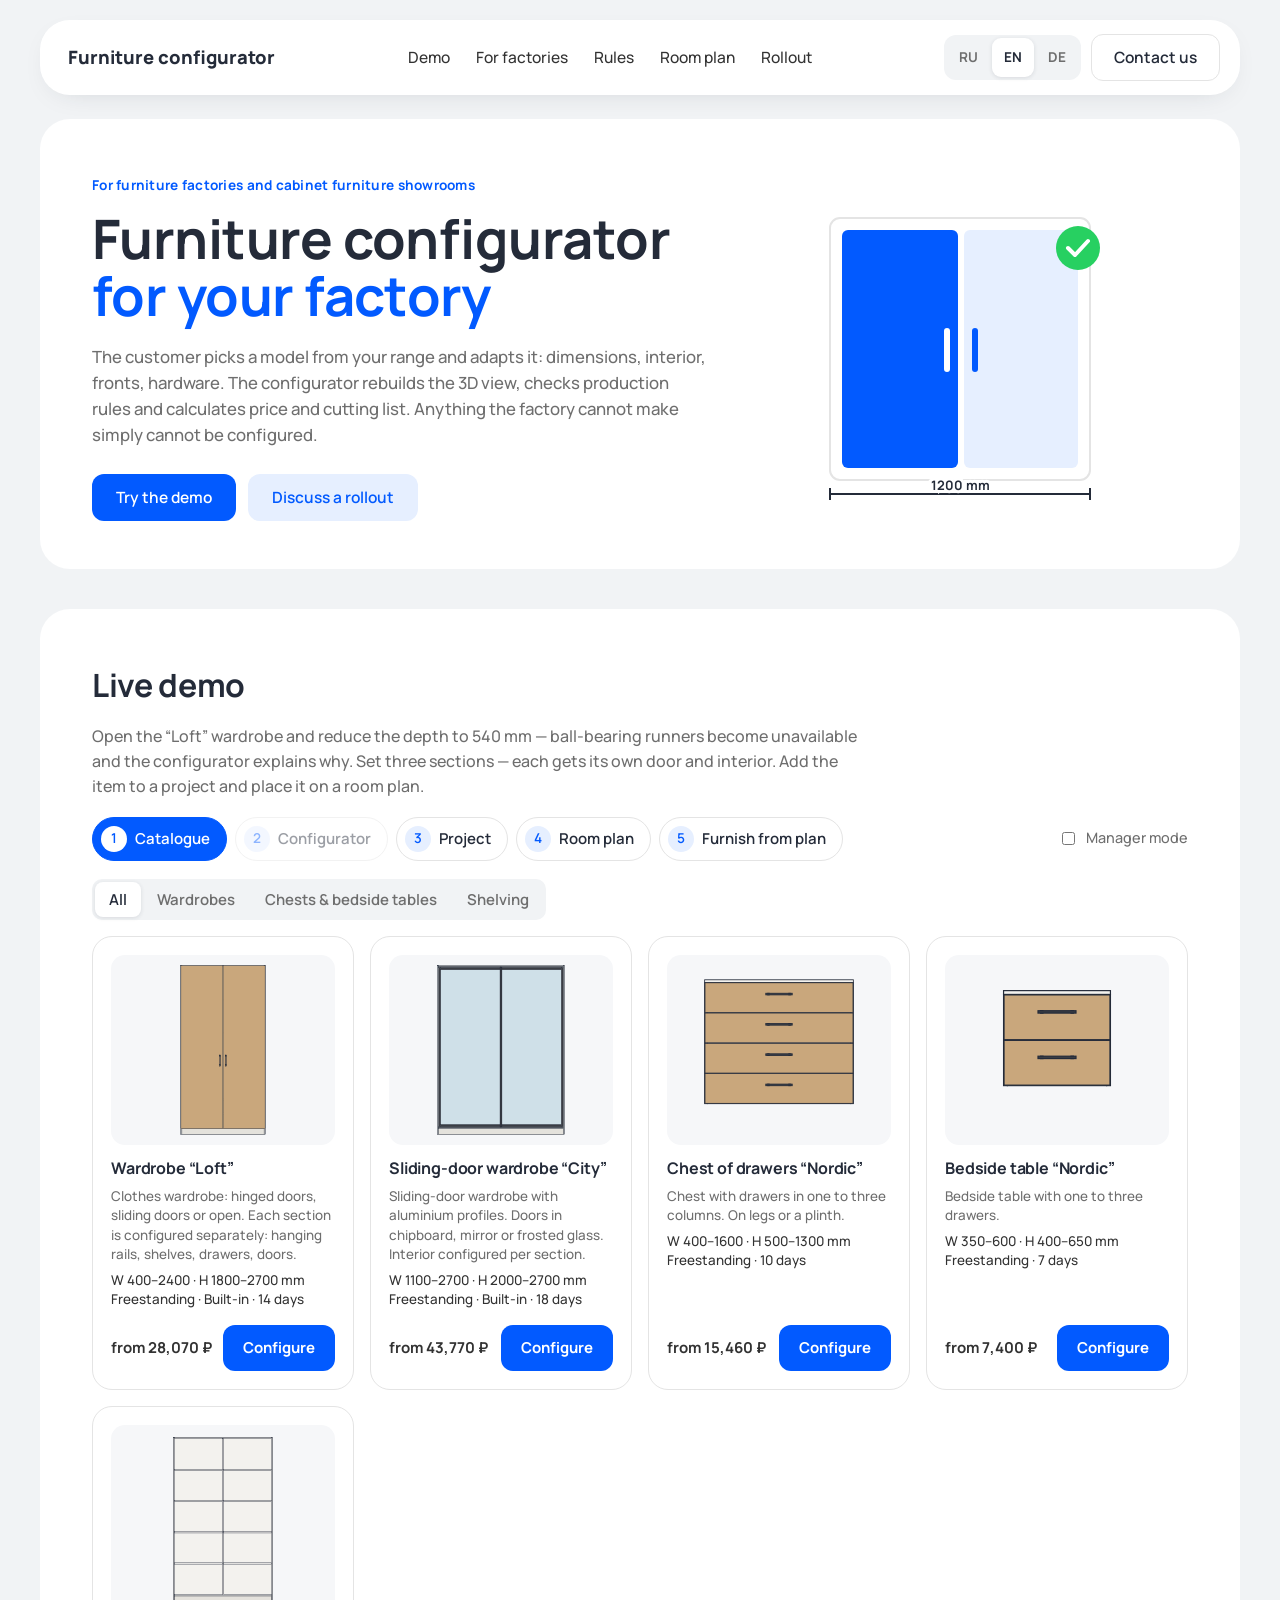
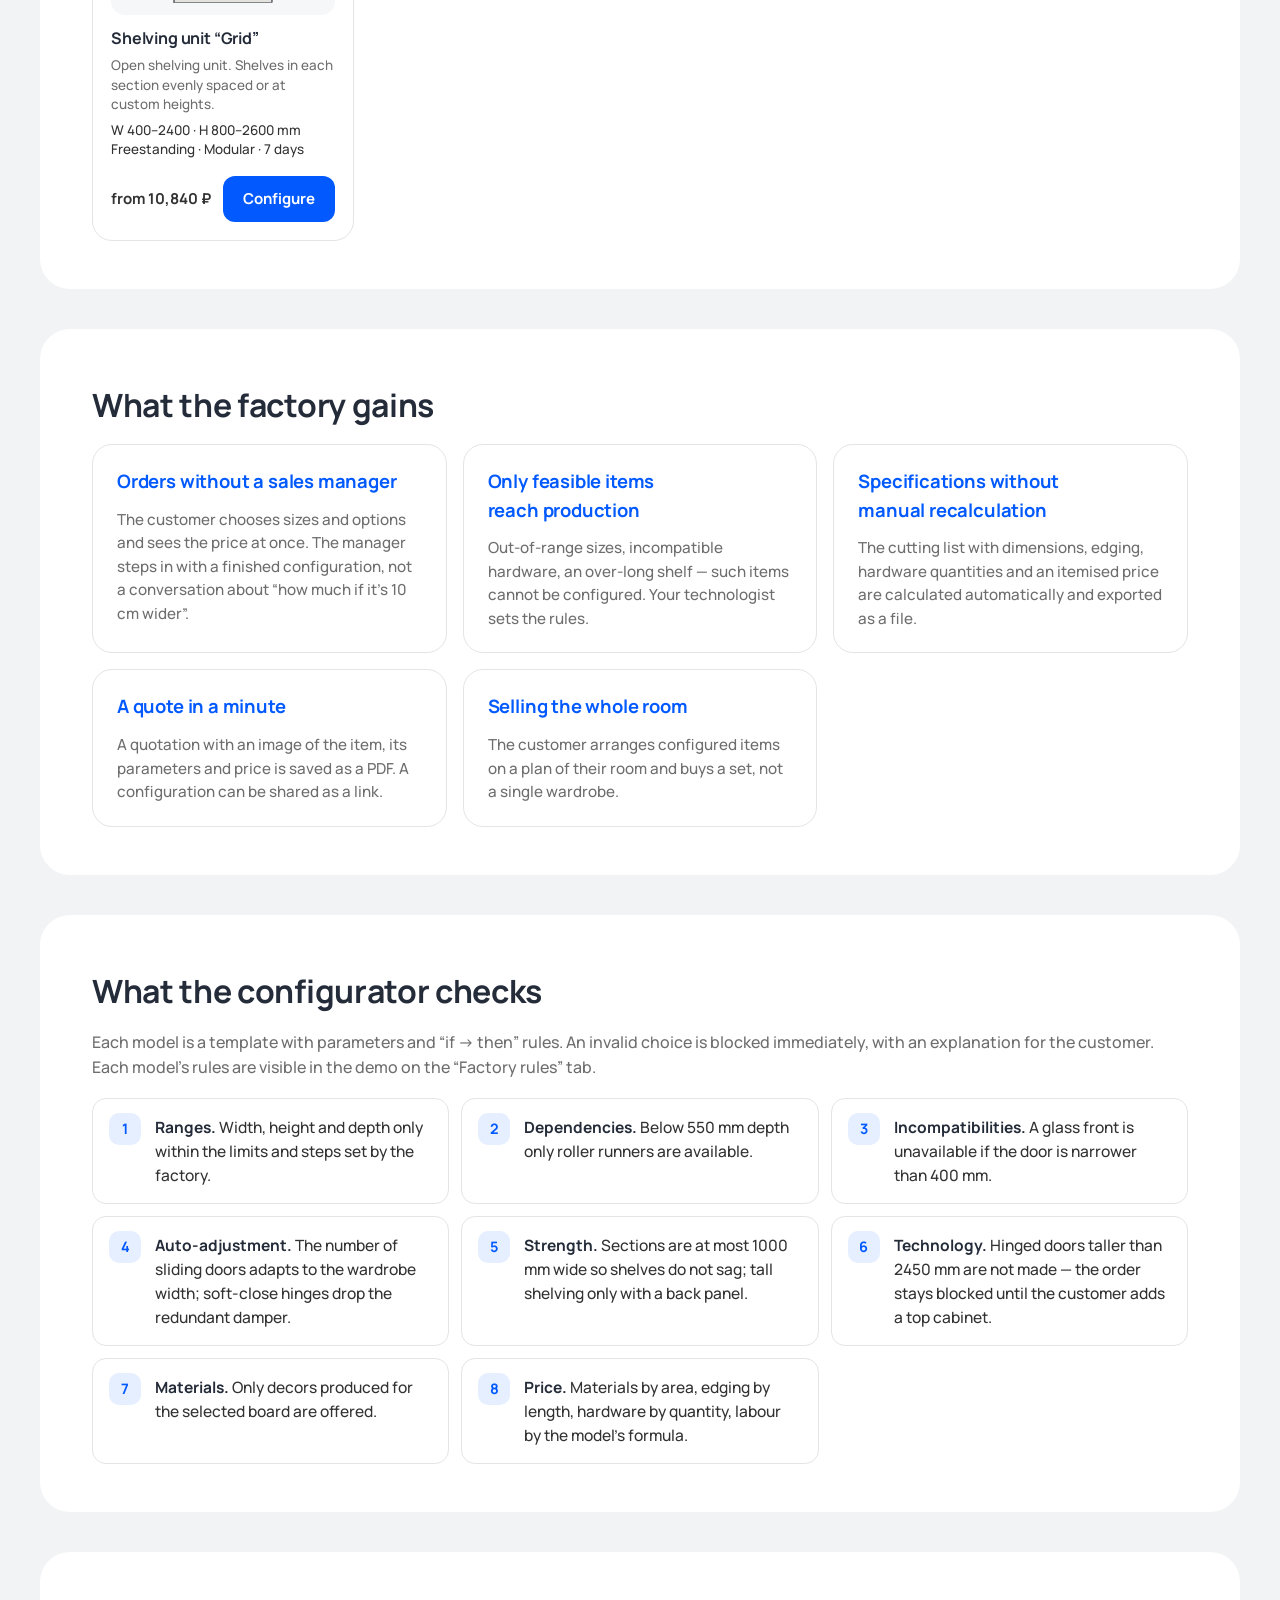
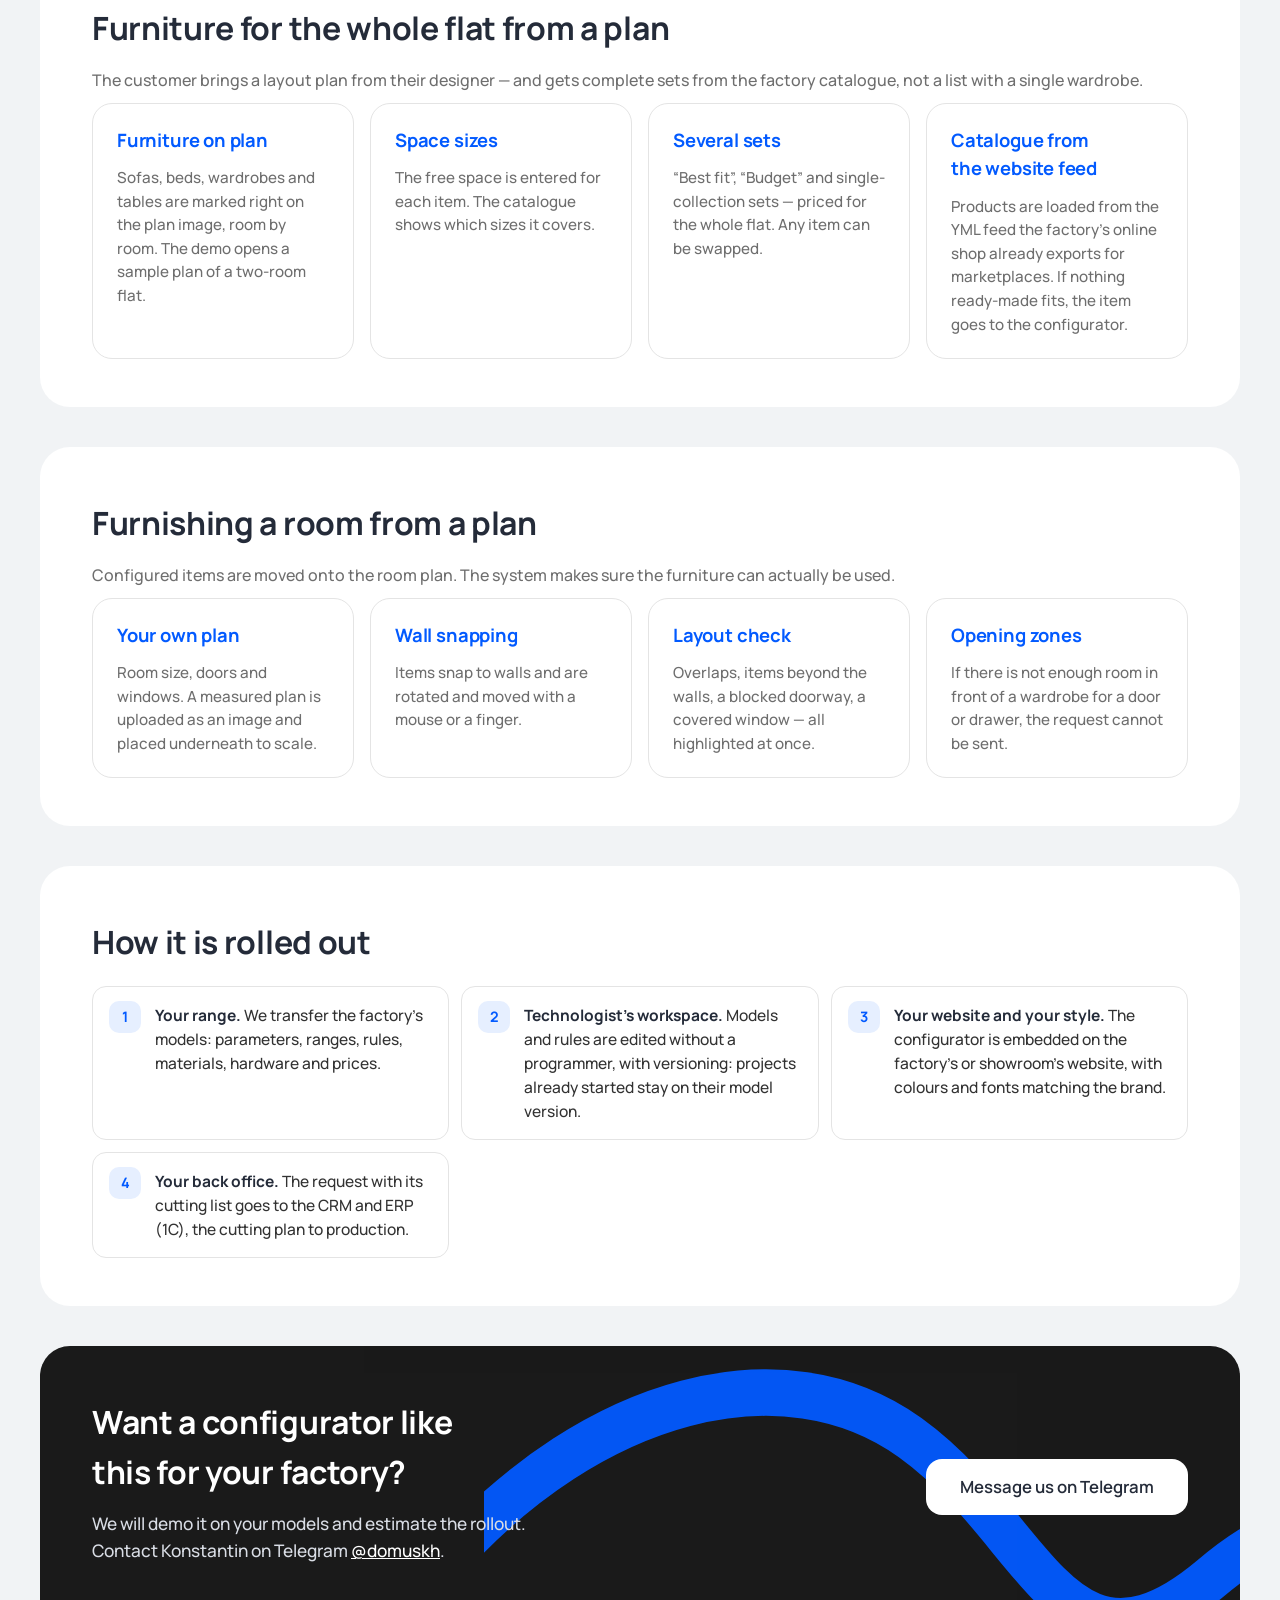
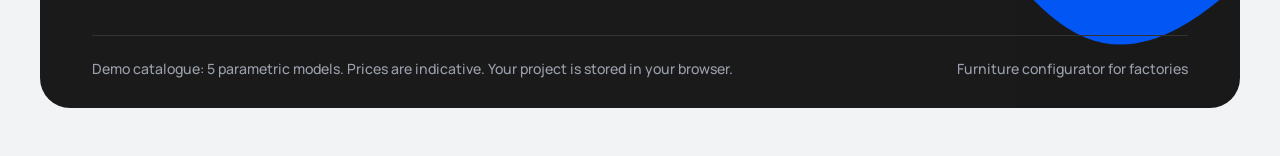
==== index.html @ e1532646 "demo: 2026-09-26" ====
<!doctype html>
<html lang="ru">
<head>
  <meta charset="utf-8" />
  <meta name="viewport" content="width=device-width, initial-scale=1" />
  <title data-t>Конструктор мебели для вашей фабрики</title>
  <meta name="description" data-t-attr="content" content="Клиент сам настраивает шкаф, комод или стеллаж из ассортимента фабрики: 3D, правила производства, цена и деталировка пересчитываются мгновенно. Живое демо." />
  <link rel="preconnect" href="https://fonts.googleapis.com" />
  <link rel="stylesheet" href="https://fonts.googleapis.com/css2?family=Manrope:wght@500;600;700;800&display=swap" />
  <link rel="icon" href="data:image/svg+xml,%3Csvg xmlns=%27http://www.w3.org/2000/svg%27 viewBox=%270 0 32 32%27%3E%3Crect width=%2732%27 height=%2732%27 rx=%279%27 fill=%27%23025aff%27/%3E%3Cpath d=%27M9 7h14v18H9zM16 7v18M13 15v3M19 15v3%27 fill=%27none%27 stroke=%27%23fff%27 stroke-width=%272.2%27 stroke-linecap=%27round%27/%3E%3C/svg%3E" />
  <script type="module" crossorigin src="./assets/main-Ch8WxBFP.js"></script>
  <link rel="stylesheet" crossorigin href="./assets/main-C3VaAbwR.css">
</head>
<body>
<div class="page">

  <header class="bar">
    <a class="brand" href="#top" data-t>Конструктор мебели</a>
    <nav class="bar-links" aria-label="Разделы" data-t-attr="aria-label">
      <a href="#demo" data-t>Демо</a>
      <a href="#value" data-t>Фабрике</a>
      <a href="#rules" data-t>Правила</a>
      <a href="#room" data-t>План помещения</a>
      <a href="#embed" data-t>Внедрение</a>
    </nav>
    <div class="bar-actions">
      <div class="lang-switch" role="group" aria-label="Язык" data-t-attr="aria-label"><button type="button" data-lang="ru" lang="ru">RU</button><button type="button" data-lang="en" lang="en">EN</button><button type="button" data-lang="de" lang="de">DE</button></div>
      <a class="btn btn-outline" href="https://t.me/domuskh" target="_blank" rel="noopener" data-t>Написать нам</a>
    </div>
  </header>

  <main id="top">
    <section class="card hero">
      <div class="hero-text">
        <p class="eyebrow" data-t>Для мебельных фабрик и салонов корпусной мебели</p>
        <h1><span data-t>Конструктор мебели</span> <span class="blue" data-t>для вашей фабрики</span></h1>
        <p class="lede" data-t>Клиент выбирает модель из вашего ассортимента и меняет её под себя: размеры, наполнение, фасады, фурнитуру. Конструктор перестраивает 3D, проверяет правила производства, считает цену и деталировку. Собрать то, что фабрика не умеет делать, нельзя.</p>
        <div class="actions">
          <a class="btn btn-primary" href="#demo" data-t>Попробовать демо</a>
          <a class="btn btn-soft" href="https://t.me/domuskh" target="_blank" rel="noopener" data-t>Обсудить внедрение</a>
        </div>
      </div>
      <div class="hero-art" aria-hidden="true">
        <svg viewBox="0 0 400 320" class="cab">
          <g fill="#fff" stroke="#e4e4e4" stroke-width="2"><rect x="70" y="30" width="260" height="262" rx="10"/></g>
          <g fill="#025aff"><rect x="82" y="42" width="116" height="238" rx="6"/></g>
          <g fill="#e6efff"><rect x="204" y="42" width="114" height="238" rx="6"/></g>
          <g fill="#fff"><rect x="184" y="140" width="6" height="44" rx="3"/></g><g fill="#025aff"><rect x="212" y="140" width="6" height="44" rx="3"/></g>
          <g stroke="#242b39" stroke-width="2" fill="none"><path d="M70 306h260M70 300v12M330 300v12"/></g>
          <text x="200" y="302" font-family="Manrope,Arial" font-size="13" font-weight="700" fill="#242b39" text-anchor="middle" style="paint-order:stroke" stroke="#fff" stroke-width="6" data-t>1200 мм</text>
          <g><circle cx="318" cy="60" r="22" fill="#27D061"/><path d="m308 60 7 7 13-14" stroke="#fff" stroke-width="4" fill="none" stroke-linecap="round" stroke-linejoin="round"/></g>
        </svg>
      </div>
    </section>

    <section id="demo" class="card">
      <div class="sec-head">
        <h2 data-t>Живое демо</h2>
        <p class="muted" data-t>Откройте шкаф «Лофт» и уменьшите глубину до 540 мм — шариковые направляющие станут недоступны, и конструктор объяснит почему. Поставьте три секции — у каждой будут своя дверь и своё наполнение. Добавьте изделие в проект и расставьте его на плане комнаты.</p>
      </div>
      <div id="furniture-builder" class="app-host"><p class="muted" data-t>Загружаем конструктор…</p></div>
    </section>

    <section id="value" class="card">
      <h2 data-t>Что это даёт фабрике</h2>
      <div class="grid value-grid">
        <article><h3 data-t>Заказ без участия менеджера</h3><p data-t>Клиент сам подбирает размеры и комплектацию и сразу видит цену. Менеджер подключается к готовой конфигурации, а не к разговору «а сколько будет, если на 10 см шире».</p></article>
        <article><h3 data-t>В производство уходит только выполнимое</h3><p data-t>Размеры вне диапазона, несовместимая фурнитура, слишком длинная полка — такие изделия собрать нельзя. Правила задаёт ваш технолог.</p></article>
        <article><h3 data-t>Спецификация без ручного пересчёта</h3><p data-t>Деталировка с размерами, кромка, фурнитура с количеством и цена по статьям считаются автоматически и выгружаются файлом.</p></article>
        <article><h3 data-t>КП за минуту</h3><p data-t>Коммерческое предложение с изображением изделия, параметрами и ценой сохраняется в PDF. Конфигурацией можно поделиться ссылкой.</p></article>
        <article><h3 data-t>Продажа комнаты целиком</h3><p data-t>Клиент расставляет настроенные изделия на плане своего помещения и покупает комплект, а не один шкаф.</p></article>
      </div>
    </section>

    <section id="rules" class="card">
      <h2 data-t>Что проверяет конструктор</h2>
      <p class="muted" data-t>Каждая модель — это шаблон с параметрами и правилами «если → то». Недопустимый выбор блокируется сразу, с пояснением для клиента. Правила каждой модели видны в демо на вкладке «Правила фабрики».</p>
      <ol class="checks-list">
        <li><b data-t>Диапазоны.</b> <span data-t>Ширина, высота и глубина — только в пределах и с шагом, которые задала фабрика.</span></li>
        <li><b data-t>Зависимости.</b> <span data-t>При глубине меньше 550 мм доступны только роликовые направляющие.</span></li>
        <li><b data-t>Несовместимости.</b> <span data-t>Стеклянный фасад недоступен, если дверь уже 400 мм.</span></li>
        <li><b data-t>Автоподбор.</b> <span data-t>Число дверей купе подстраивается под ширину шкафа, у петель с доводчиком отключается лишний амортизатор.</span></li>
        <li><b data-t>Прочность.</b> <span data-t>Секция не шире 1000 мм, чтобы полка не провисала; высокий стеллаж — только с задней стенкой.</span></li>
        <li><b data-t>Технология.</b> <span data-t>Распашная дверь выше 2450 мм не производится — заказ блокируется, пока клиент не добавит антресоль.</span></li>
        <li><b data-t>Материалы.</b> <span data-t>Декор предлагается только тот, что выпускается для выбранной плиты.</span></li>
        <li><b data-t>Цена.</b> <span data-t>Материалы по площади, кромка по метражу, фурнитура по количеству, работы по формуле модели.</span></li>
      </ol>
    </section>

    <section id="kit" class="card">
      <h2 data-t>Комплект мебели на всю квартиру по плану</h2>
      <p class="muted" data-t>Клиент приносит план расстановки от дизайнера — и получает готовые комплекты из каталога фабрики, а не список из одного шкафа.</p>
      <div class="grid embed-grid">
        <article><h3 data-t>Мебель на плане</h3><p data-t>Диваны, кровати, шкафы, столы отмечаются прямо на изображении плана, по помещениям. В демо открыт план-образец двухкомнатной квартиры.</p></article>
        <article><h3 data-t>Размеры мест</h3><p data-t>Под каждое изделие указывается свободное место. Каталог подсказывает, какие размеры он закрывает.</p></article>
        <article><h3 data-t>Несколько комплектов</h3><p data-t>«Точно по месту», «Эконом» и комплекты в одной коллекции — с ценой на всю квартиру. Любую позицию можно заменить.</p></article>
        <article><h3 data-t>Каталог из фида сайта</h3><p data-t>Товары загружаются из YML-фида, который интернет-магазин фабрики уже выгружает для маркетплейсов. Нет готового под размер — изделие уходит в конструктор.</p></article>
      </div>
    </section>

    <section id="room" class="card">
      <h2 data-t>Комплектация помещения по плану</h2>
      <p class="muted" data-t>Настроенные изделия переносятся на план комнаты. Система следит за тем, чтобы мебелью можно было пользоваться.</p>
      <div class="grid embed-grid">
        <article><h3 data-t>Свой план</h3><p data-t>Размеры комнаты, двери и окна. Обмерный план загружается картинкой и ложится подложкой в масштабе.</p></article>
        <article><h3 data-t>Привязка к стенам</h3><p data-t>Изделия прилипают к стенам, поворачиваются и двигаются мышью или пальцем.</p></article>
        <article><h3 data-t>Проверка расстановки</h3><p data-t>Пересечения, выход за стены, перекрытый дверной проём, закрытое окно — подсвечиваются сразу.</p></article>
        <article><h3 data-t>Зоны открывания</h3><p data-t>Если перед шкафом не хватает места для двери или ящика, оформить заявку нельзя.</p></article>
      </div>
    </section>

    <section id="embed" class="card">
      <h2 data-t>Как внедряется</h2>
      <ol class="steps-list">
        <li><b data-t>Ваш ассортимент.</b> <span data-t>Переносим модели фабрики: параметры, диапазоны, правила, материалы, фурнитуру и цены.</span></li>
        <li><b data-t>Кабинет технолога.</b> <span data-t>Модели и правила редактируются без программиста, с версиями: начатые проекты остаются на своей версии модели.</span></li>
        <li><b data-t>Ваш сайт и ваш стиль.</b> <span data-t>Конструктор встраивается на сайт фабрики или салона, цвета и шрифты — под бренд.</span></li>
        <li><b data-t>Ваш учёт.</b> <span data-t>Заявка с деталировкой уходит в CRM и 1С, раскрой — в производство.</span></li>
      </ol>
    </section>

    <section id="contact" class="card dark contact">
      <svg class="swoosh" viewBox="0 0 900 400" preserveAspectRatio="none" aria-hidden="true"><path d="M-40 250C120 90 330 40 470 130s170 260 330 140c60-45 100-60 180-40" fill="none" stroke="#025aff" stroke-width="46" stroke-linecap="round"/></svg>
      <div class="contact-text">
        <h2 data-t>Хотите такой конструктор для своей фабрики?</h2>
        <p><span data-t>Покажем на ваших моделях и рассчитаем внедрение. Менеджер Константин, Telegram</span> <a href="https://t.me/domuskh" target="_blank" rel="noopener">@domuskh</a>.</p>
      </div>
      <a class="btn btn-white" href="https://t.me/domuskh" target="_blank" rel="noopener" data-t>Написать в Telegram</a>
      <footer class="foot">
        <span data-t>Демонстрационный каталог: 5 параметрических моделей. Цены условные. Проект хранится в вашем браузере.</span>
        <span data-t>Конструктор мебели для фабрик</span>
      </footer>
    </section>
  </main>
</div>
</body>
</html>
---- assets/main-C3VaAbwR.css ----
:root{--bg: #f1f3f5;--surface: #ffffff;--ink: #323232;--head: #242b39;--muted: #6e6e6e;--line: #e4e4e4;--accent: #025aff;--accent-hover: #0f5eff;--accent-soft: #e6efff;--dark: #1a1a1a;--ok: #27d061;--crit: #e0443a;--font: "Manrope", "Gilroy", "Helvetica Neue", Arial, sans-serif;--r-card: 30px;--r-inner: 20px;--r-btn: 12px}*{box-sizing:border-box}html{scroll-behavior:smooth}body{margin:0;background:var(--bg);color:var(--ink);font-family:var(--font);font-size:16px;line-height:1.55;font-weight:500}.page{max-width:1240px;margin:0 auto;padding-inline:20px;padding-block:20px 48px;display:flex;flex-direction:column;gap:40px}.bar+main{margin-top:-16px}main{display:flex;flex-direction:column;gap:40px}a{color:var(--accent)}h1,h2,h3{color:var(--head);margin:0;text-wrap:balance;letter-spacing:-.01em}h1{font-size:3.4rem;line-height:1.05;font-weight:700;margin-bottom:20px}h1 .blue{color:var(--accent)}h2{font-size:2rem;font-weight:700;margin-bottom:14px}h3{font-size:1.15rem;font-weight:700;margin-bottom:8px}p{margin:0 0 10px}.muted{color:var(--muted)}.small{font-size:.85rem}.eyebrow{color:var(--accent);font-weight:700;font-size:.85rem;letter-spacing:.02em;margin:0 0 14px}.lede{max-width:56ch;color:var(--muted);font-size:1.05rem;margin:0 0 26px}.bar{background:var(--surface);border-radius:var(--r-card);padding:14px 20px 14px 28px;display:flex;align-items:center;gap:24px;position:sticky;top:12px;z-index:5;box-shadow:0 8px 30px -18px #242b3940}.brand{color:var(--head);text-decoration:none;font-weight:800;font-size:1.15rem;white-space:nowrap}.bar-links{display:flex;gap:26px;margin-inline:auto;font-size:.97rem}.bar-links a{color:var(--ink);text-decoration:none}.bar-links a:hover,.bar-links a:focus-visible{color:var(--accent)}.bar-actions{display:flex;gap:10px;align-items:center}.lang-switch{display:inline-flex;gap:2px;padding:3px;background:var(--bg);border-radius:var(--r-btn)}.lang-switch button{font:inherit;font-size:.85rem;font-weight:700;border:0;background:none;color:var(--muted);padding:9px 12px;border-radius:9px;cursor:pointer}.lang-switch button:hover{color:var(--head)}.lang-switch button:focus-visible{outline:2px solid var(--accent);outline-offset:1px}.lang-switch .on{background:var(--surface);color:var(--head);box-shadow:0 1px 4px #242b391f}.icon-btn{width:50px;height:50px;border:1px solid var(--line);border-radius:14px;display:grid;place-items:center;background:var(--surface)}.icon-btn:hover{border-color:var(--accent)}.btn{display:inline-flex;align-items:center;gap:8px;text-decoration:none;padding:14px 24px;border-radius:var(--r-btn);font-weight:600;font-size:.97rem;line-height:1.2;transition:background .15s ease,color .15s ease,border-color .15s ease}.btn-primary{background:var(--accent);color:#fff}.btn-primary:hover,.btn-primary:focus-visible{background:var(--accent-hover)}.btn-soft{background:var(--accent-soft);color:var(--accent)}.btn-soft:hover,.btn-soft:focus-visible{background:#d8e6ff}.btn-outline{background:var(--surface);color:var(--head);border:1px solid var(--line);padding:13px 22px}.btn-outline:hover,.btn-outline:focus-visible{border-color:var(--accent);color:var(--accent)}.btn-white{background:#fff;color:var(--head);padding:18px 34px;font-size:1.05rem;border-radius:16px}.btn-white:hover,.btn-white:focus-visible{color:var(--accent)}.card{background:var(--surface);border-radius:var(--r-card);padding:52px 52px 48px}.hero{display:grid;grid-template-columns:1.15fr .85fr;gap:24px;align-items:center;padding-block:56px 48px}.hero-art{display:grid;place-items:center}.hero-art .quad{width:100%;max-width:420px;height:auto}.actions{display:flex;gap:12px;flex-wrap:wrap}.sec-head p{max-width:78ch}.engine-status{display:flex;align-items:center;gap:12px;margin:16px 0 12px;font-size:.92rem;color:var(--muted);flex-wrap:wrap}.engine-status .bar-track{flex:0 0 180px;height:8px;background:var(--accent-soft);border-radius:4px;overflow:hidden}.engine-status .fill{height:100%;width:0;background:var(--accent);transition:width .4s ease;border-radius:4px}.engine-status.ready{color:#1a9a4a}.engine-status.error{color:var(--crit)}.engine-status.error .fill{background:var(--crit)}.widget-host{min-height:720px;background:var(--surface);border:1px solid var(--line);border-radius:var(--r-inner);overflow:hidden}.cart-note{margin:14px 0 0;padding:14px 18px;background:var(--accent-soft);color:var(--head);border-radius:14px;font-size:.95rem}.cart-note[hidden]{display:none}.grid{display:grid;gap:16px}.value-grid{grid-template-columns:repeat(auto-fit,minmax(280px,1fr))}.embed-grid{grid-template-columns:repeat(auto-fit,minmax(240px,1fr))}.grid article{border:1px solid var(--line);border-radius:var(--r-inner);padding:22px 24px;display:flex;flex-direction:column;gap:4px;background:var(--surface)}.grid article h3{color:var(--accent)}.grid article p{color:var(--muted);font-size:.95rem;margin:0;flex:1}.checks-list{counter-reset:c;list-style:none;margin:18px 0 0;padding:0;display:grid;grid-template-columns:repeat(auto-fit,minmax(300px,1fr));gap:12px}.checks-list li{counter-increment:c;position:relative;padding:16px 18px 16px 62px;border:1px solid var(--line);border-radius:14px;font-size:.97rem}.checks-list li:before{content:counter(c);position:absolute;left:16px;top:14px;width:32px;height:32px;border-radius:10px;background:var(--accent-soft);color:var(--accent);font-weight:700;font-size:.9rem;display:grid;place-items:center}.checks-list b{color:var(--head);font-weight:700}.shots{display:grid;grid-template-columns:repeat(auto-fit,minmax(300px,1fr));gap:16px}.shots figure{margin:0;border:1px solid var(--line);border-radius:var(--r-inner);overflow:hidden;background:var(--surface)}.shots .zoom{display:block;position:relative;cursor:zoom-in}.shots .zoom:after{content:"Открыть крупно";position:absolute;right:12px;bottom:12px;background:#242b39d1;color:#fff;font-size:.8rem;font-weight:600;padding:6px 10px;border-radius:8px;opacity:0;transition:opacity .15s}.shots .zoom:hover:after,.shots .zoom:focus-visible:after{opacity:1}.shots img{display:block;width:100%;height:auto;max-width:100%;border-bottom:1px solid var(--line)}.lightbox{position:fixed;top:0;right:0;bottom:0;left:0;z-index:50;background:#0f1117e0;display:grid;place-items:center;padding:24px;cursor:zoom-out}.lightbox[hidden]{display:none}.lightbox img{max-width:min(1400px,100%);max-height:100%;width:auto;height:auto;border-radius:14px;background:#fff;box-shadow:0 30px 80px -20px #0009;cursor:default}.lightbox-close{position:absolute;top:16px;right:20px;width:48px;height:48px;border:0;border-radius:14px;background:#fff;color:var(--head);font-size:28px;line-height:1;cursor:pointer}.lightbox-close:hover,.lightbox-close:focus-visible{color:var(--accent)}.shots figcaption{padding:14px 18px;font-size:.92rem;color:var(--muted)}.shots figcaption b{color:var(--head);font-weight:700}.dark{background:var(--dark);color:#fff;position:relative;overflow:hidden}.dark h2,.dark a{color:#fff}.dark .btn-white{color:var(--head)}.dark .btn-white:hover,.dark .btn-white:focus-visible{color:var(--accent)}.contact{display:grid;grid-template-columns:1fr auto;gap:24px 40px;align-items:center;padding-block:52px 28px}.contact-text{position:relative;max-width:46ch}.contact-text p{color:#d9dde5;font-size:1.08rem}.contact .btn-white{position:relative;justify-self:end}.swoosh{position:absolute;right:-60px;top:-40px;width:68%;height:112%;opacity:.95;pointer-events:none}.foot{grid-column:1 / -1;position:relative;display:flex;justify-content:space-between;gap:16px;flex-wrap:wrap;margin-top:36px;padding-top:22px;border-top:1px solid #333;font-size:.88rem;color:#9aa0ab}@media (max-width: 900px){.hero{grid-template-columns:1fr}.hero-art{order:-1}.hero-art .quad{max-width:260px}.bar-links{display:none}.contact{grid-template-columns:1fr}.contact .btn-white{justify-self:start}.swoosh{width:120%;right:-30%;top:auto;bottom:-20%;opacity:.5}}@media (max-width: 560px){.page{padding-inline:12px;padding-block:12px 28px;gap:20px}main{gap:20px}.bar+main{margin-top:-6px}.card{padding:26px 20px 24px;border-radius:22px}.bar{padding:10px 12px 10px 18px;border-radius:22px;top:8px;gap:12px}.bar-actions{margin-left:auto}.lang-switch button{padding:7px 9px}.btn-outline{display:none}h1{font-size:2.1rem}h2{font-size:1.5rem}.engine-status .bar-track{flex-basis:110px}.widget-host{min-height:560px}}@media (prefers-reduced-motion: reduce){html{scroll-behavior:auto}.engine-status .fill{transition:none}}.app-host{min-height:720px;margin-top:18px}.app-page{max-width:1480px}.app-page .card{padding:28px 32px 32px}.steps-list{counter-reset:c;list-style:none;margin:18px 0 0;padding:0;display:grid;grid-template-columns:repeat(auto-fit,minmax(300px,1fr));gap:12px}.steps-list li{counter-increment:c;position:relative;padding:16px 18px 16px 62px;border:1px solid var(--line);border-radius:14px;font-size:.97rem}.steps-list li:before{content:counter(c);position:absolute;left:16px;top:14px;width:32px;height:32px;border-radius:10px;background:var(--accent-soft);color:var(--accent);font-weight:700;font-size:.9rem;display:grid;place-items:center}.steps-list b{color:var(--head);font-weight:700}.hero-art .cab{width:100%;max-width:400px;height:auto}@media (max-width: 560px){.app-page .card{padding:18px 14px 20px}}.fb{--accent: #025aff;--accent-soft: #e6efff;--head: #242b39;--ink: #323232;--muted: #6e6e6e;--line: #e4e4e4;--ok: #1a9a4a;--crit: #e0443a;--warn: #b26a00;font-family:Manrope,Helvetica Neue,Arial,sans-serif;color:var(--ink);font-size:15px;line-height:1.45;font-weight:500}.fb{scroll-margin-top:110px}.fb *,.fb *:before,.fb *:after{box-sizing:border-box}.fb h2{font-size:1.35rem;margin:0 0 2px;color:var(--head)}.fb h3{font-size:1rem;margin:18px 0 8px;color:var(--head)}.fb .muted{color:var(--muted)}.fb .small{font-size:.84rem}.fb .r{text-align:right}.fb .pad{padding:24px}.fb button{font:inherit;cursor:pointer}.fb button:disabled{cursor:not-allowed;opacity:.45}.fb button:focus-visible,.fb input:focus-visible,.fb select:focus-visible,.fb summary:focus-visible{outline:2px solid var(--accent);outline-offset:2px}.fb .btn{border:0;border-radius:12px;padding:12px 20px;font-weight:700}.fb .btn.primary{background:var(--accent);color:#fff}.fb .btn.soft{background:var(--accent-soft);color:var(--accent)}.fb .link{background:none;border:0;padding:0;color:var(--accent);font-weight:600}.fb .tool{border:1px solid var(--line);background:#fff;border-radius:10px;min-width:40px;height:40px;font-weight:600;color:var(--head)}.fb .tool.wide{padding:0 14px}.fb .tool:hover:not(:disabled){border-color:var(--accent);color:var(--accent)}.fb .check{display:inline-flex;gap:8px;align-items:center;font-size:.9rem}.fb .steps{display:flex;gap:8px;flex-wrap:wrap;align-items:center;margin-bottom:18px}.fb .steps button{display:flex;align-items:center;gap:8px;border:1px solid var(--line);background:#fff;border-radius:999px;padding:8px 16px 8px 8px;font-weight:600;color:var(--head)}.fb .steps i{font-style:normal;width:26px;height:26px;border-radius:50%;background:var(--accent-soft);color:var(--accent);display:grid;place-items:center;font-size:.85rem}.fb .steps .on{border-color:var(--accent);background:var(--accent);color:#fff}.fb .steps .on i{background:#fff}.fb .role{margin-left:auto;color:var(--muted)}.fb .seg{display:inline-flex;background:#f1f3f5;border-radius:10px;padding:3px;gap:2px;flex-wrap:wrap}.fb .seg button{border:0;background:none;padding:7px 14px;border-radius:8px;font-weight:600;color:var(--muted)}.fb .seg .on{background:#fff;color:var(--head);box-shadow:0 1px 4px #242b391f}.fb .cats{margin-bottom:16px}.fb .cards{display:grid;grid-template-columns:repeat(auto-fill,minmax(250px,1fr));gap:16px}.fb .card-model{border:1px solid var(--line);border-radius:20px;padding:18px;display:flex;flex-direction:column;gap:6px;background:#fff}.fb .card-model h3{margin:6px 0 0}.fb .card-model p{margin:0}.fb .thumb{width:100%;height:190px;background:#f6f7f9;border-radius:14px}.fb .card-foot{display:flex;justify-content:space-between;align-items:center;margin-top:auto;padding-top:10px}.fb .cfg-head{display:flex;gap:16px;align-items:center;flex-wrap:wrap;margin-bottom:14px}.fb .tools{margin-left:auto;display:flex;gap:6px;flex-wrap:wrap}.fb .cfg-body{display:grid;grid-template-columns:minmax(0,1fr) 380px;gap:20px;align-items:start}.fb .stage-bar{display:flex;gap:10px;align-items:center;flex-wrap:wrap;margin-bottom:10px}.fb .stage-view{position:relative;height:520px;border-radius:20px;overflow:hidden;background:radial-gradient(120% 90% at 50% 20%,#fff,#eef1f5 70%,#e3e7ee);border:1px solid var(--line)}.fb .view3d{position:relative;width:100%;height:100%;overflow:hidden}.fb .view3d canvas{position:absolute;top:0;right:0;bottom:0;left:0;display:block;touch-action:none}.fb .scheme{width:100%;height:100%;background:#fff}.fb .notices{display:grid;gap:6px;margin-top:10px}.fb .notice{border-radius:12px;padding:10px 14px;font-size:.9rem;margin-top:10px}.fb .notices .notice{margin-top:0}.fb .notice.ok{background:#e8f8ee;color:#136b35}.fb .notice.info{background:var(--accent-soft);color:#0a3fa8}.fb .notice.warn{background:#fff4df;color:#7a4a00}.fb .notice.error{background:#fdebea;color:#a3241c;font-weight:600}.fb .tabs{display:flex;gap:4px;border-bottom:1px solid var(--line);margin:18px 0 10px}.fb .tabs button{border:0;background:none;padding:10px 14px;font-weight:700;color:var(--muted);border-bottom:2px solid transparent;margin-bottom:-1px}.fb .tabs .on{color:var(--accent);border-color:var(--accent)}.fb .scroll{overflow-x:auto}.fb .tbl{width:100%;border-collapse:collapse;font-size:.88rem;margin-bottom:14px}.fb .tbl th{text-align:left;color:var(--muted);font-weight:600;font-size:.8rem}.fb .tbl th.r{text-align:right}.fb .tbl td,.fb .tbl th{padding:7px 8px;border-bottom:1px solid var(--line);vertical-align:top}.fb .tbl .sum td{font-weight:800;font-size:1rem;color:var(--head);border-bottom:0}.fb code{font-family:ui-monospace,Menlo,monospace;font-size:.8rem;background:#f1f3f5;padding:1px 5px;border-radius:5px}.fb .panel{border:1px solid var(--line);border-radius:20px;padding:14px 16px;background:#fff;position:sticky;top:90px;max-height:calc(100vh - 110px);overflow-y:auto}.fb .search{width:100%;border:1px solid var(--line);border-radius:10px;padding:9px 12px;font:inherit;margin-bottom:6px}.fb details{border-bottom:1px solid var(--line);padding:4px 0 10px}.fb summary{font-weight:800;color:var(--head);padding:8px 0;cursor:pointer}.fb .ctl{padding:7px 0}.fb .ctl-name{font-weight:600;font-size:.9rem;margin-bottom:5px}.fb .ptabs{display:flex;width:100%;margin:10px 0 4px}.fb .ptabs button{flex:1;padding:7px 6px;font-size:.86rem}.fb .ctl.info{display:flex;justify-content:space-between;gap:10px;align-items:baseline}.fb .ctl.info .ctl-name{margin:0;color:var(--muted)}.fb .ctl.info b{color:var(--head)}.fb .mat-card{display:flex;gap:10px;align-items:center;padding:8px 10px;margin:6px 0 4px;border:1px solid var(--line);border-radius:12px}.fb .mat-card i{flex:0 0 44px;height:44px;border-radius:8px;border:1px solid rgba(0,0,0,.12)}.fb .hw-card{display:flex;justify-content:space-between;gap:10px;font-size:.82rem;padding:6px 10px;margin:-2px 0 6px;background:#f6f7f9;border-radius:9px;color:var(--muted)}.fb .hw-card b{color:var(--head);white-space:nowrap}.fb .why{font-size:.8rem;color:var(--warn);margin-top:4px}.fb .num{display:grid;grid-template-columns:36px 1fr 36px;gap:6px;align-items:center}.fb .num button{height:36px;border:1px solid var(--line);background:#fff;border-radius:9px;font-size:1.1rem;font-weight:700;color:var(--head)}.fb .num input[type=number]{height:36px;border:1px solid var(--line);border-radius:9px;text-align:center;font:inherit;font-weight:700;width:100%}.fb .num .range{grid-column:1 / -1;width:100%;accent-color:var(--accent)}.fb .num .lim{grid-column:1 / -1}.fb .opts{display:flex;flex-wrap:wrap;gap:6px}.fb .opts button{border:1px solid var(--line);background:#fff;border-radius:9px;padding:7px 12px;font-weight:600;font-size:.88rem;color:var(--head)}.fb .opts .on{border-color:var(--accent);background:var(--accent-soft);color:var(--accent)}.fb .opts button:disabled{text-decoration:line-through}.fb .swatches{display:flex;flex-wrap:wrap;gap:6px;align-items:center}.fb .swatch{width:34px;height:34px;border-radius:9px;border:2px solid transparent;padding:2px;background:none}.fb .swatch i{display:block;width:100%;height:100%;border-radius:6px;border:1px solid rgba(0,0,0,.14)}.fb .swatch.on{border-color:var(--accent)}.fb .switch{display:inline-flex;gap:8px;align-items:center;font-weight:600}.fb .switch input{width:18px;height:18px;accent-color:var(--accent)}.fb .buy{position:sticky;bottom:-14px;background:#fff;padding:12px 0 4px;display:grid;gap:10px;border-top:1px solid var(--line);margin-top:8px}.fb .total{display:flex;justify-content:space-between;align-items:baseline;gap:12px}.fb .total b{font-size:1.5rem;color:var(--head);font-weight:800}.fb .exports{display:flex;flex-wrap:wrap;gap:6px 14px;font-size:.85rem}.fb .toast{position:fixed;left:50%;bottom:28px;transform:translate(-50%);background:var(--head);color:#fff;padding:12px 20px;border-radius:12px;z-index:60}.fb .empty{text-align:center;padding:60px 20px}.fb .project-foot{display:flex;gap:16px;align-items:center;flex-wrap:wrap;justify-content:flex-end}.fb .project-foot .check{margin-right:auto}.fb .project-foot .total{flex-direction:column;align-items:flex-end;gap:0}.fb .qty{width:64px;height:34px;border:1px solid var(--line);border-radius:9px;text-align:center;font:inherit}.fb .room{display:grid;grid-template-columns:300px minmax(0,1fr);gap:20px;align-items:start}.fb .room-side{display:grid;gap:8px}.fb .room-side h3:first-child{margin-top:0}.fb .row2{display:grid;grid-template-columns:1fr 1fr;gap:8px;align-items:end}.fb .room-side label{display:grid;gap:4px;font-size:.82rem;color:var(--muted)}.fb .room-side input[type=number],.fb .room-side select{height:36px;border:1px solid var(--line);border-radius:9px;padding:0 8px;font:inherit;width:100%;background:#fff}.fb .el{display:grid;grid-template-columns:auto 1fr auto;gap:6px 8px;align-items:center;font-size:.88rem}.fb .el input[type=range]{grid-column:1 / -1;accent-color:var(--accent)}.fb .plan{width:100%;max-height:640px;background:#f6f7f9;border-radius:20px;border:1px solid var(--line);touch-action:none;-webkit-user-select:none;user-select:none}.fb .file{cursor:pointer;display:inline-block}.fb .file input{position:absolute;width:1px;height:1px;opacity:0;pointer-events:none}.fb .file:focus-within{outline:2px solid var(--accent);outline-offset:2px}.fb .kit-start{display:flex;gap:12px;justify-content:center;flex-wrap:wrap;margin:20px 0 14px}.fb .kit-head{display:flex;gap:16px;align-items:center;justify-content:space-between;flex-wrap:wrap;margin-bottom:16px}.fb .kit-items{display:grid;grid-template-columns:minmax(0,1fr) 400px;gap:20px;align-items:start}.fb .kit-plan{position:relative;border:1px solid var(--line);border-radius:20px;overflow:hidden;background:#fff;cursor:crosshair;line-height:0}.fb .kit-plan img{width:100%;height:auto;display:block}.fb .mark{position:absolute;transform:translate(-50%,-50%);width:26px;height:26px;border-radius:50%;border:2px solid #fff;background:var(--accent);color:#fff;font-size:.75rem;font-weight:800;padding:0;line-height:1;box-shadow:0 1px 5px #242b3959}.fb .mark.on{background:var(--head);transform:translate(-50%,-50%) scale(1.25);z-index:2}.fb .kit-list h3{margin-top:0}.fb .kit-row{display:grid;grid-template-columns:26px minmax(0,1.3fr) minmax(0,1fr) 56px 20px;gap:6px;align-items:center;padding:5px 6px;border-radius:10px;border:1px solid transparent}.fb .kit-row.on{border-color:var(--accent);background:var(--accent-soft)}.fb .kit-row i{font-style:normal;width:24px;height:24px;border-radius:50%;background:var(--accent-soft);color:var(--accent);display:grid;place-items:center;font-size:.75rem;font-weight:800}.fb .kit-row select,.fb .kit-row input,.fb .kit-sizes input,.fb .kit-lines select{height:34px;border:1px solid var(--line);border-radius:9px;padding:0 8px;font:inherit;font-size:.88rem;background:#fff;width:100%;min-width:0}.fb .kit-row .qty{width:100%;padding:0 4px}.fb .kit-row .link{font-size:1.2rem;line-height:1}.fb .kit-sizes input{width:120px}.fb .kit-lines select{min-width:260px;max-width:460px}.fb .kit-lines td,.fb .kit-sizes td{vertical-align:middle}.fb .kit-actions{display:flex;gap:10px;justify-content:flex-end;flex-wrap:wrap;margin-top:14px}.fb .kit-catalog{display:flex;gap:8px 18px;flex-wrap:wrap;align-items:center;font-size:.9rem;padding:10px 14px;border:1px solid var(--line);border-radius:12px}.fb .kit-tabs{display:grid;grid-template-columns:repeat(auto-fit,minmax(180px,1fr));gap:10px;margin:16px 0 10px}.fb .kit-tabs button{display:grid;gap:2px;text-align:left;border:1px solid var(--line);background:#fff;border-radius:14px;padding:12px 14px;color:var(--head)}.fb .kit-tabs button span{font-weight:800;font-size:1.15rem}.fb .kit-tabs button span.small{font-weight:500;font-size:.8rem;color:var(--muted)}.fb .kit-tabs .on{border-color:var(--accent);background:var(--accent-soft)}.fb .kit-lines td.r{white-space:nowrap}.fb .kit-photo{position:relative;display:grid;place-items:center;width:96px;height:72px;padding:0;border:1px solid var(--line);border-radius:10px;background:#fff;overflow:hidden;cursor:zoom-in}.fb .kit-photo.is-3d{background:linear-gradient(#f7f8fa,#eceef2)}.fb .kit-photo.empty{cursor:default;background:#f7f8fa}.fb .kit-photo img{width:100%;height:100%;object-fit:contain;display:block}.fb .kit-photo i{position:absolute;right:4px;bottom:4px;font-style:normal;font-size:.62rem;font-weight:800;line-height:1;padding:3px 4px;border-radius:5px;background:#242b39b8;color:#fff}.fb .kit-photo:hover:not(:disabled){border-color:var(--accent)}.fb .kit-lightbox{position:fixed;top:0;right:0;bottom:0;left:0;z-index:1000;display:grid;place-items:center;padding:16px;background:#14182199}.fb .kit-lightbox figure{margin:0;width:min(720px,100%);max-height:calc(100vh - 32px);overflow:auto;background:#fff;border-radius:18px;padding:14px;display:grid;gap:10px}.fb .kit-lightbox img{width:100%;max-height:70vh;object-fit:contain;border-radius:12px;background:linear-gradient(#f7f8fa,#eceef2)}.fb .kit-lightbox figcaption{display:grid;gap:2px}.fb .kit-lightbox .link{justify-self:end}@media (max-width: 980px){.fb .cfg-body,.fb .room,.fb .kit-items{grid-template-columns:minmax(0,1fr)}.fb .panel{position:static;max-height:none}.fb .stage-view{height:380px}.fb .role,.fb .tools{margin-left:0}}@media (prefers-reduced-motion: reduce){.fb *{transition:none!important}}
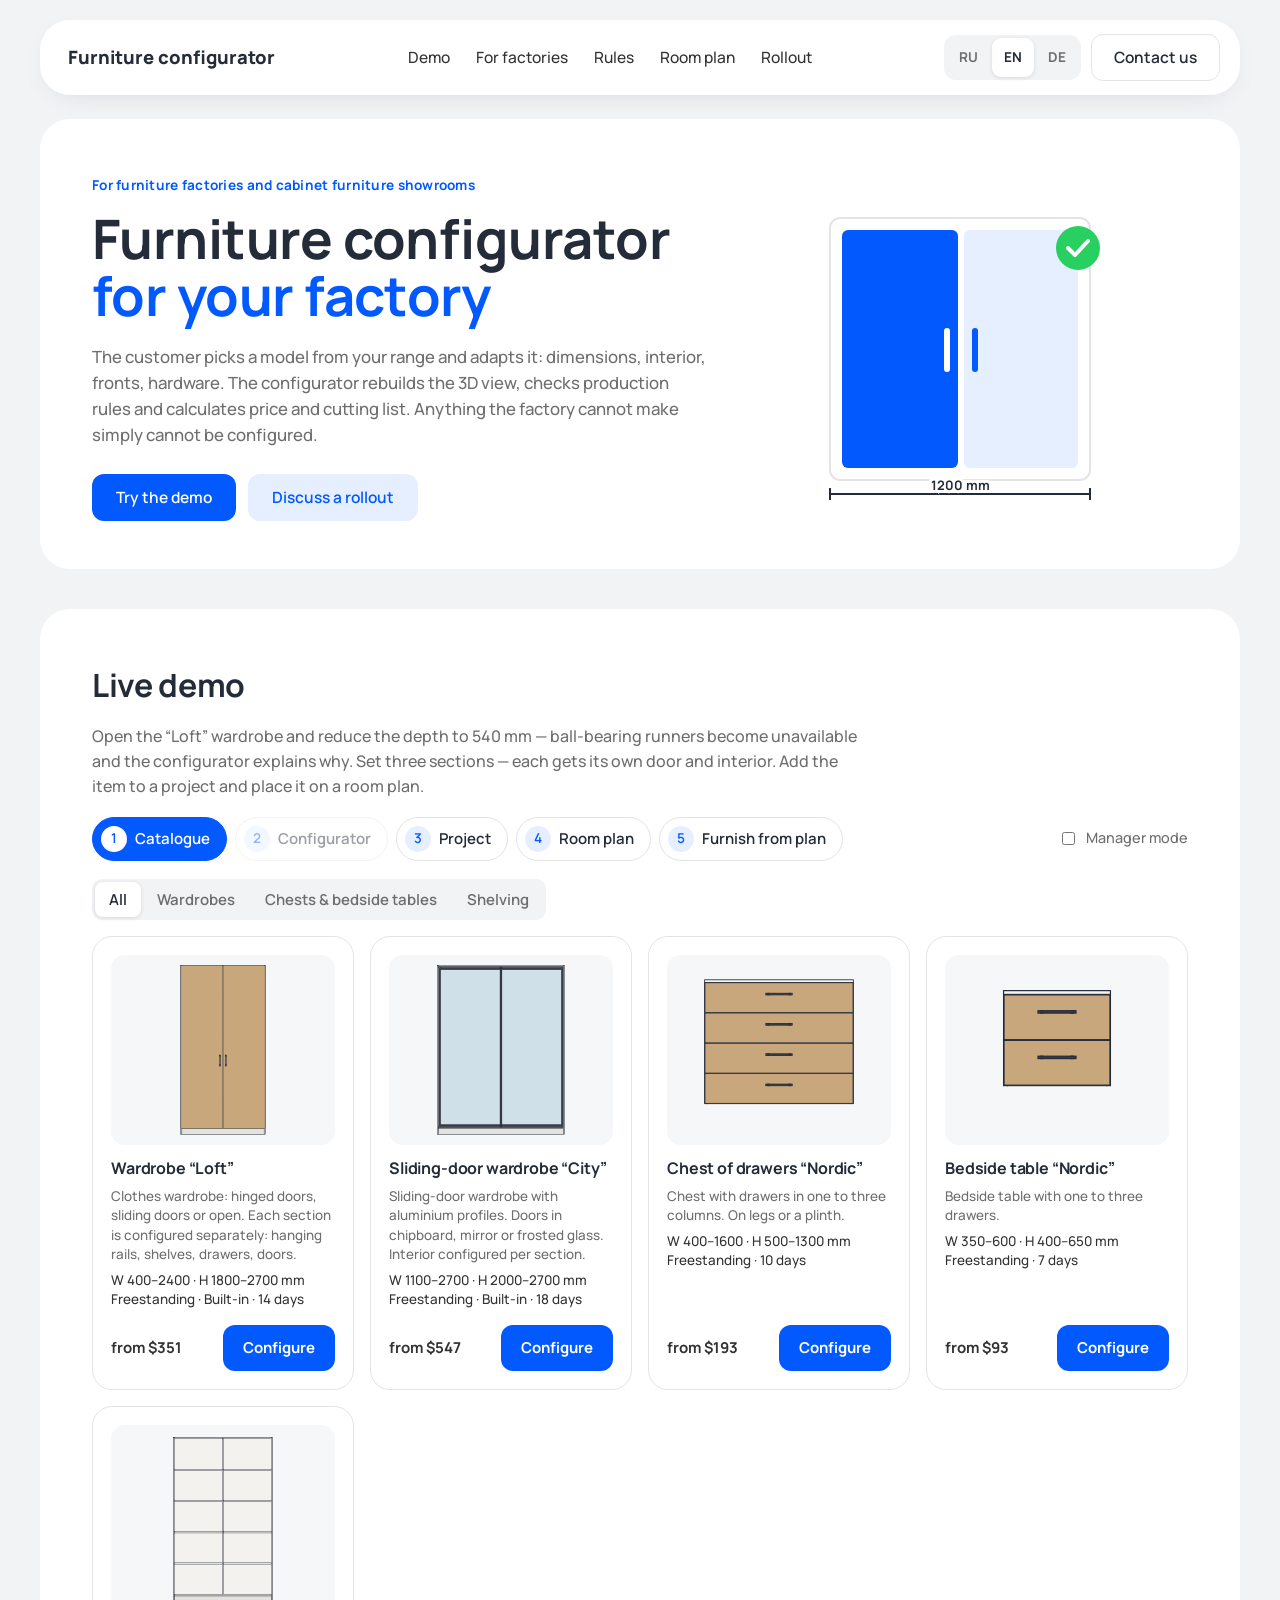
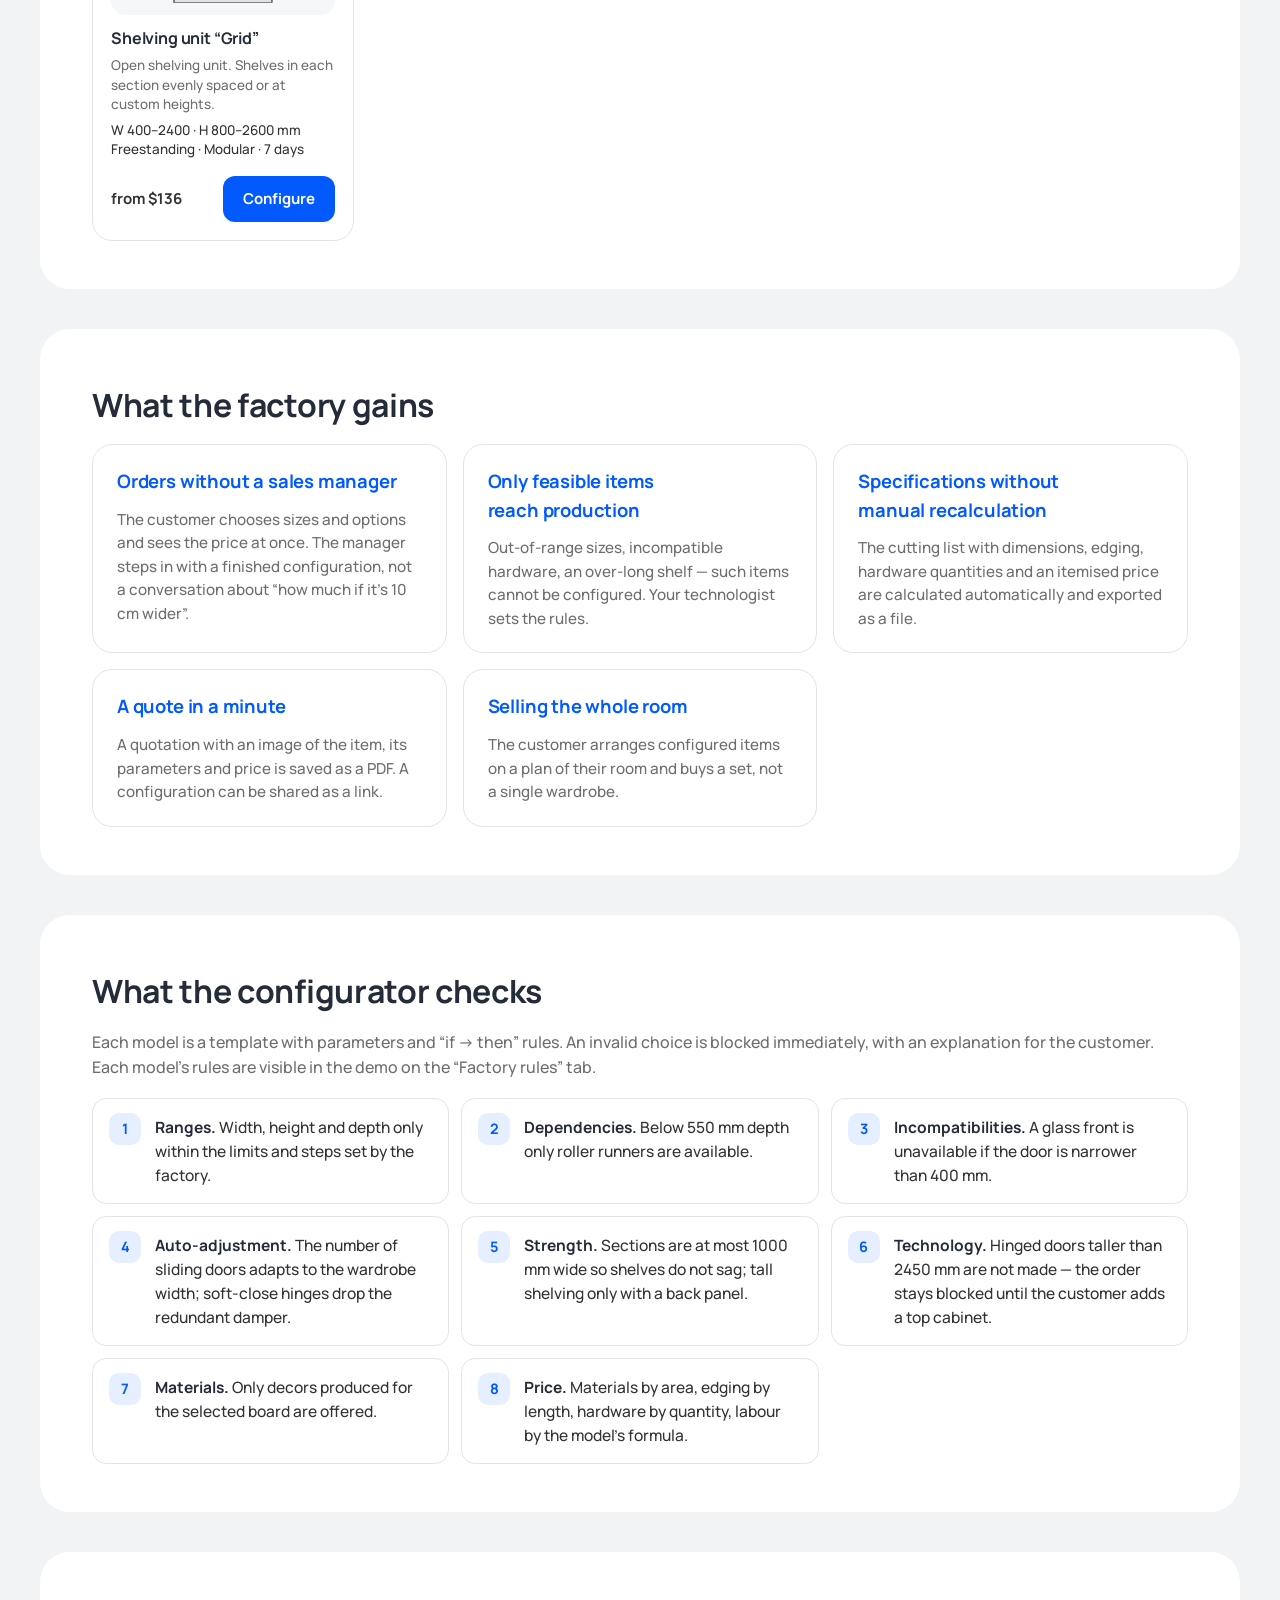
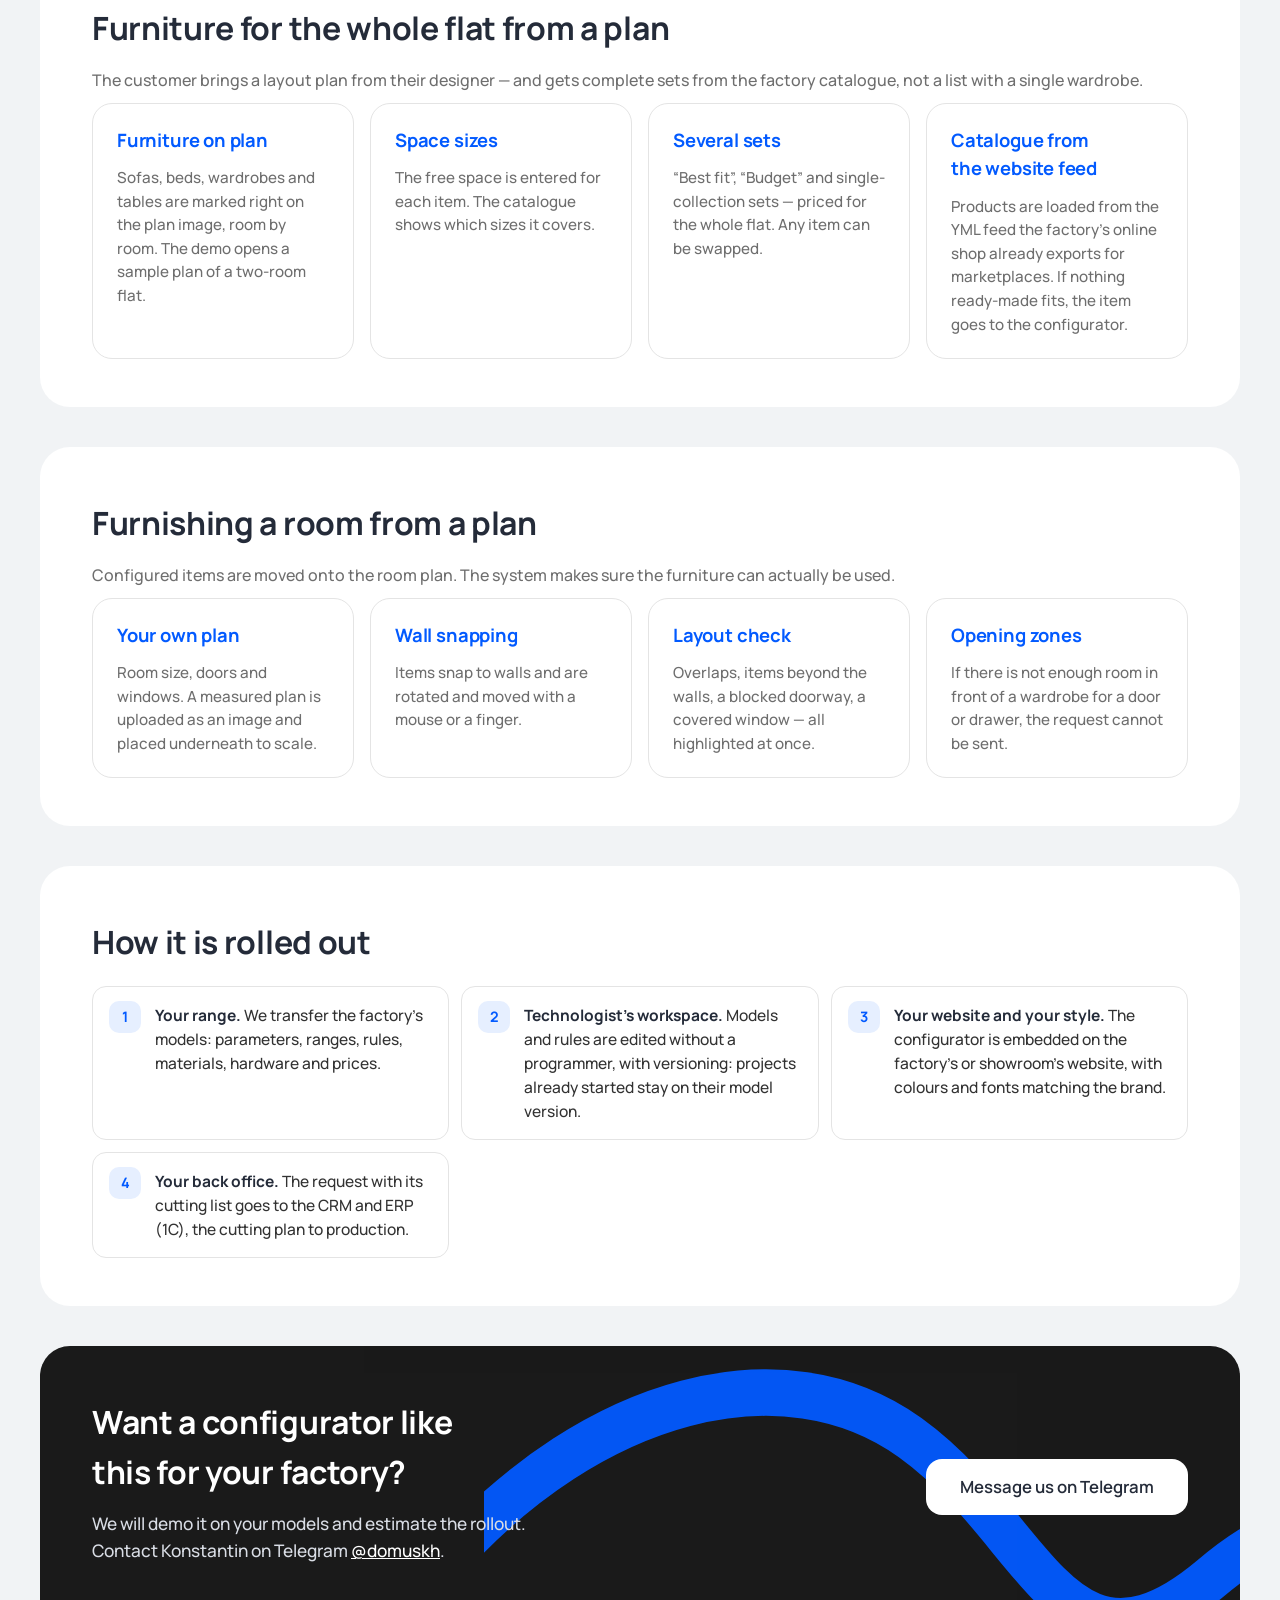
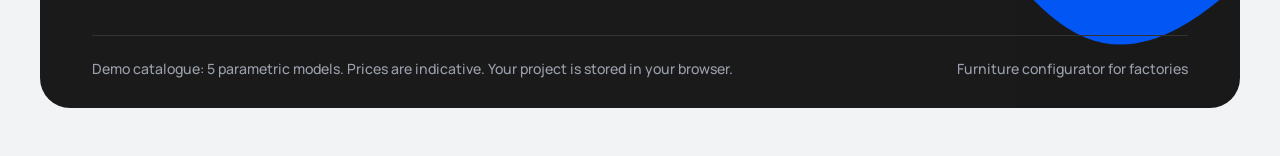
==== commit f748dd17: "demo: 2026-10-08" ====
--- a/index.html
+++ b/index.html
@@ -8,7 +8,7 @@
   <link rel="preconnect" href="https://fonts.googleapis.com" />
   <link rel="stylesheet" href="https://fonts.googleapis.com/css2?family=Manrope:wght@500;600;700;800&display=swap" />
   <link rel="icon" href="data:image/svg+xml,%3Csvg xmlns=%27http://www.w3.org/2000/svg%27 viewBox=%270 0 32 32%27%3E%3Crect width=%2732%27 height=%2732%27 rx=%279%27 fill=%27%23025aff%27/%3E%3Cpath d=%27M9 7h14v18H9zM16 7v18M13 15v3M19 15v3%27 fill=%27none%27 stroke=%27%23fff%27 stroke-width=%272.2%27 stroke-linecap=%27round%27/%3E%3C/svg%3E" />
-  <script type="module" crossorigin src="./assets/main-Ch8WxBFP.js"></script>
+  <script type="module" crossorigin src="./assets/main-C-aB2QY3.js"></script>
   <link rel="stylesheet" crossorigin href="./assets/main-C3VaAbwR.css">
 </head>
 <body>
